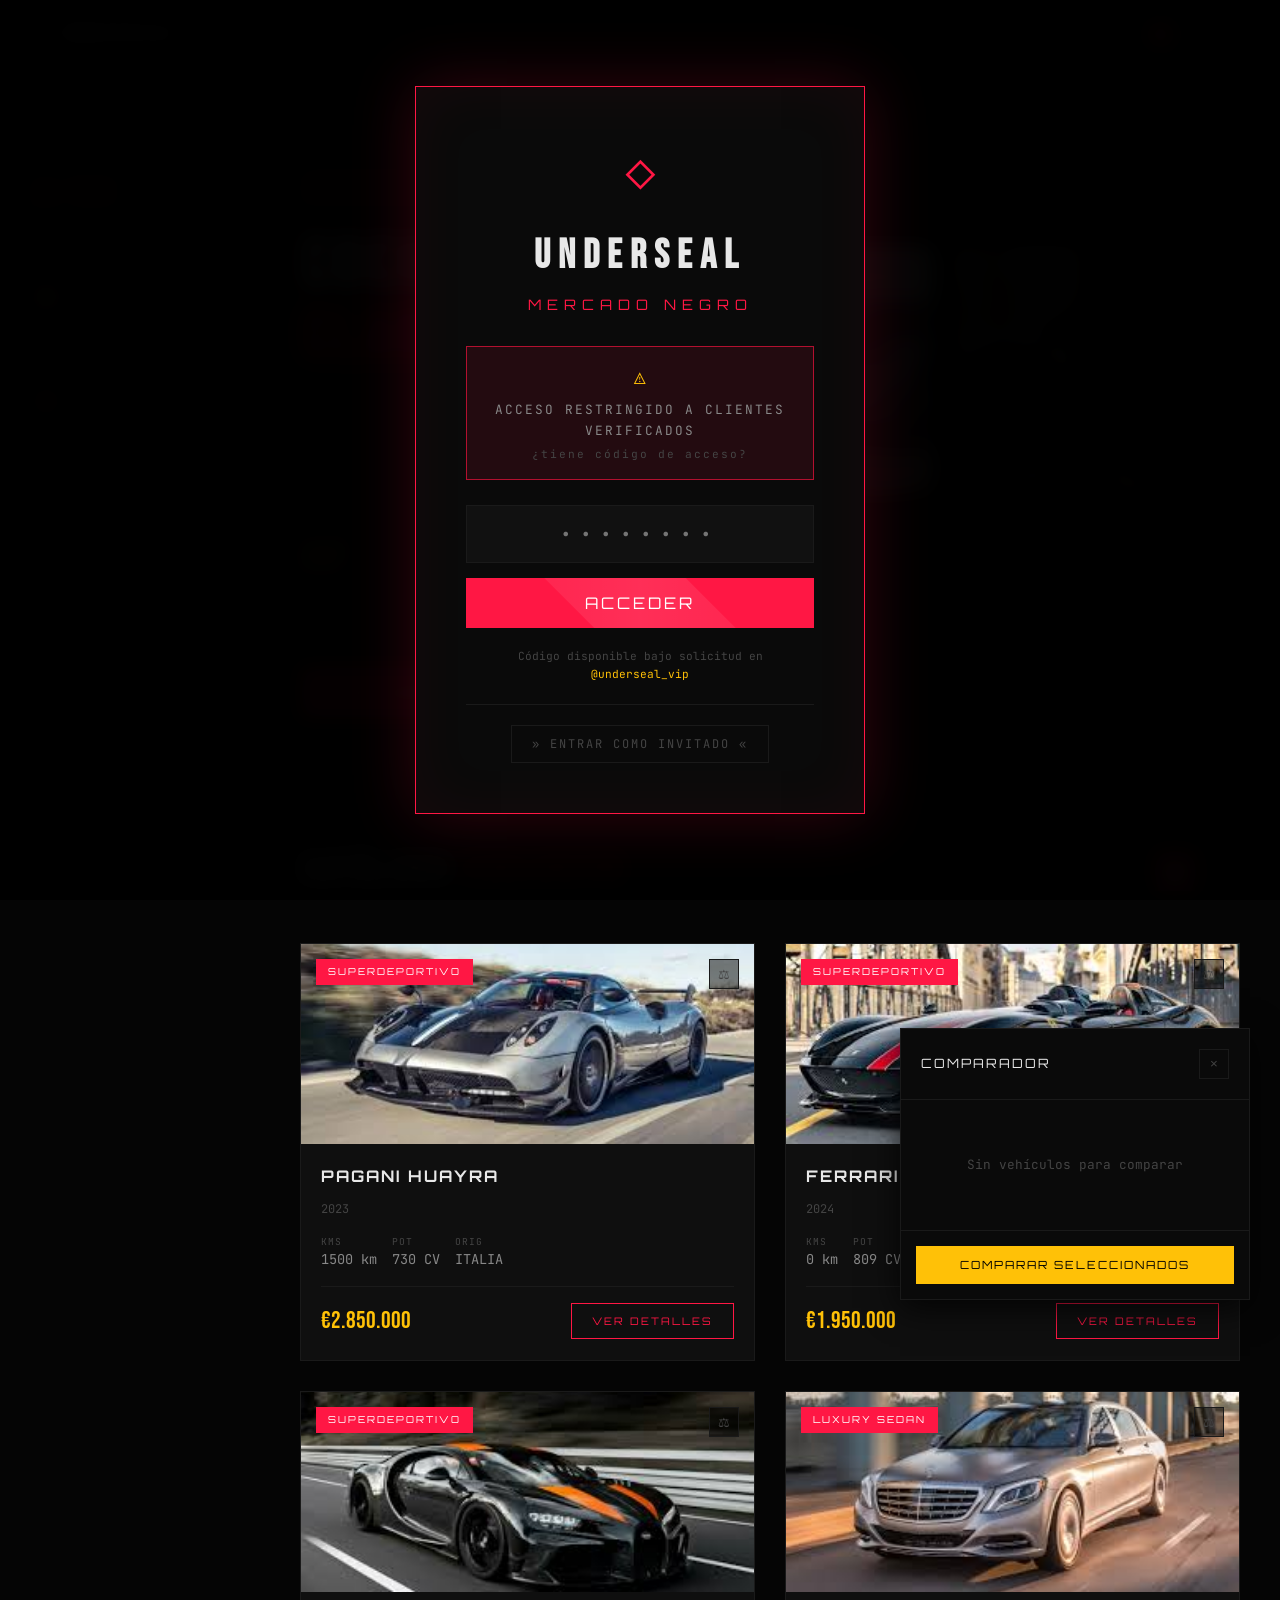
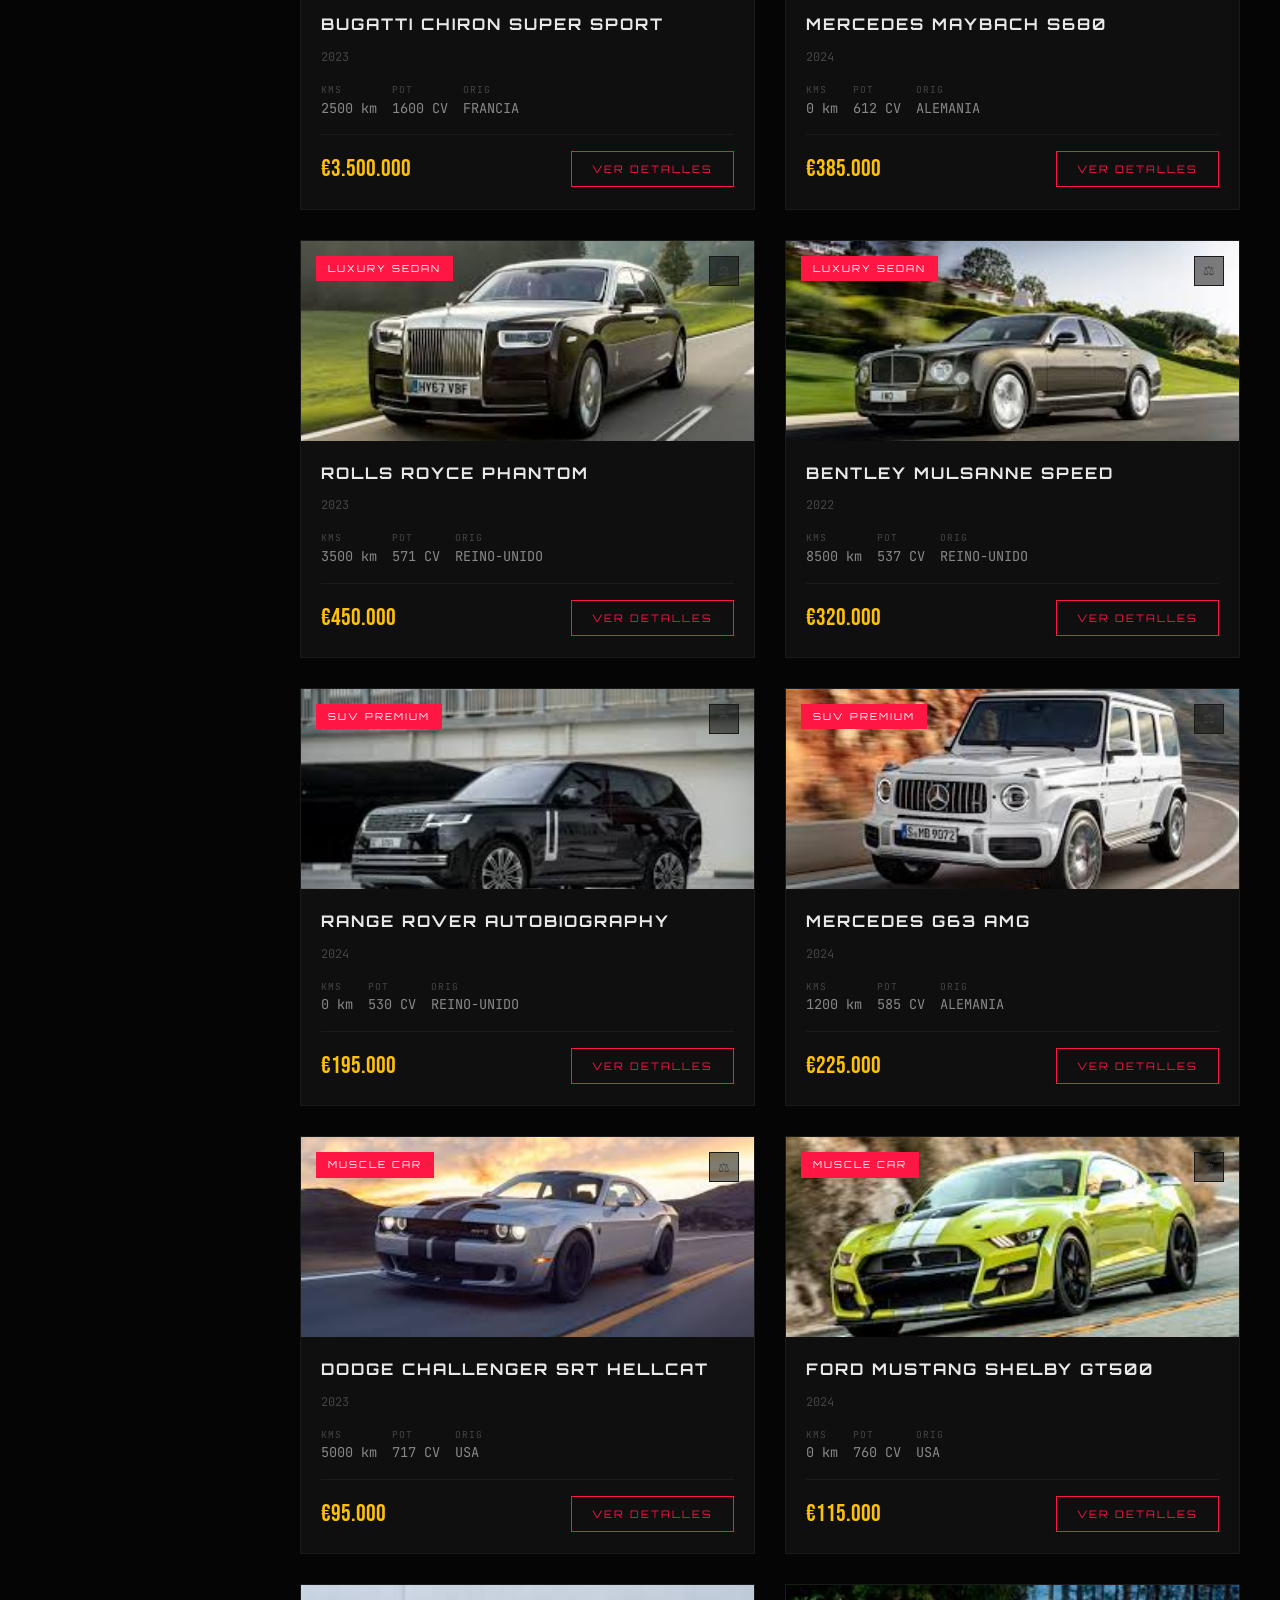
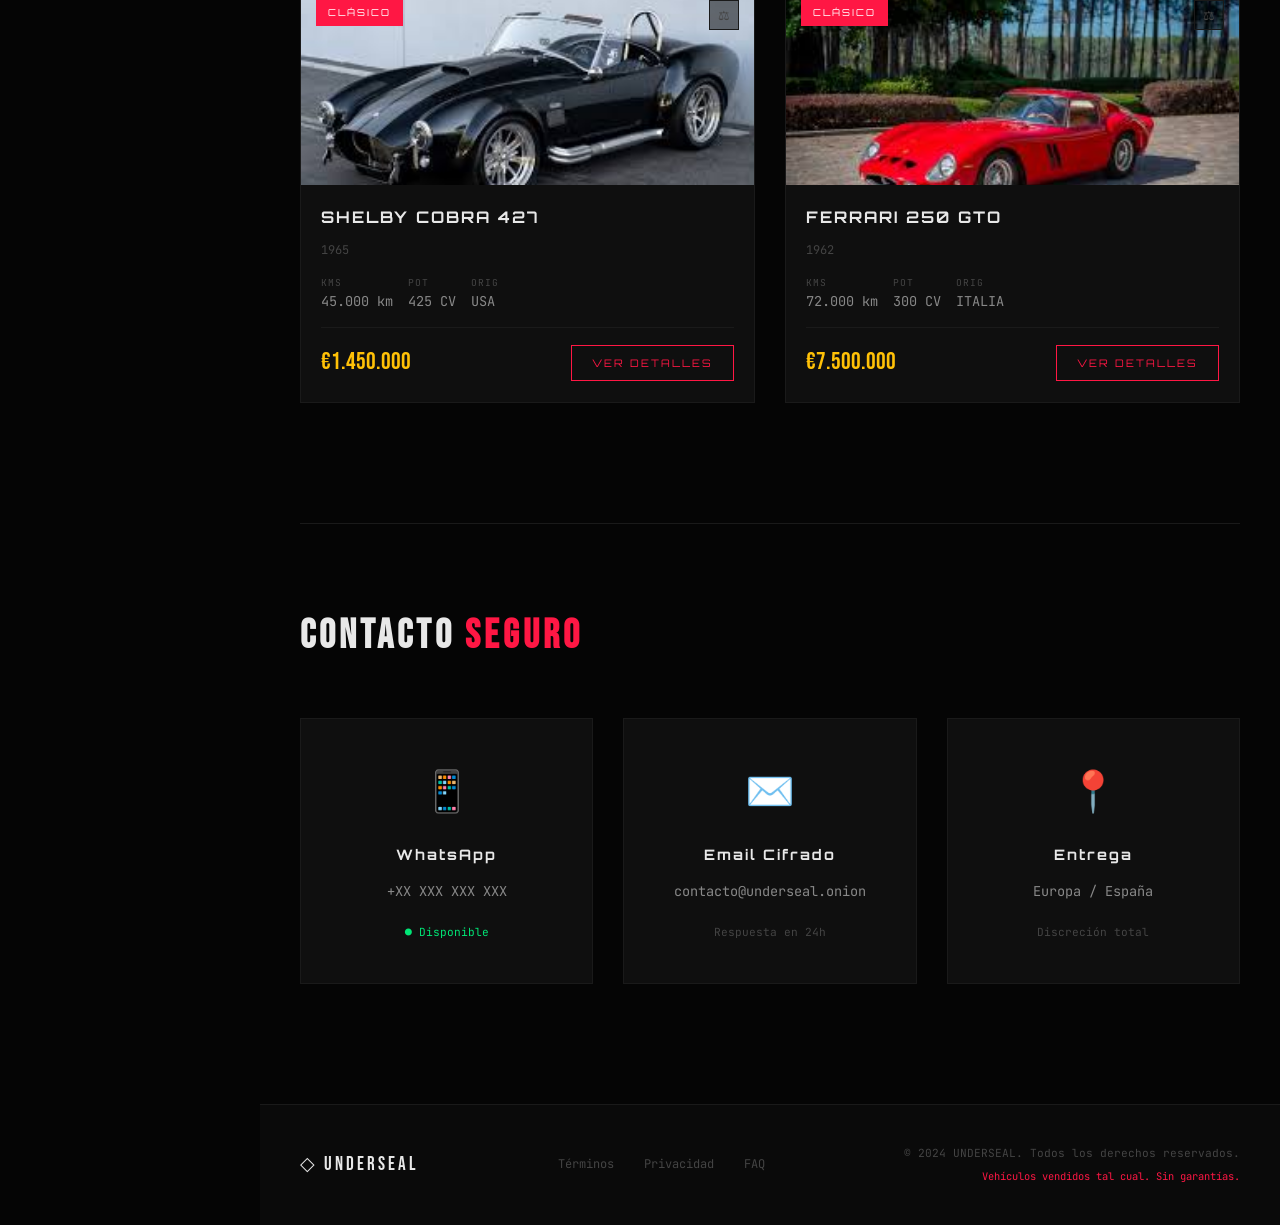
==== Mercado de coches/index.html @ 37ef22b0 "mercado de coches 2" ====
<!DOCTYPE html>
<html lang="es">
<head>
    <meta charset="UTF-8">
    <meta name="viewport" content="width=device-width, initial-scale=1.0">
    <title>UNDERSEAL | Mercado Negro de Coches de Lujo</title>
    <link rel="preconnect" href="https://fonts.googleapis.com">
    <link rel="preconnect" href="https://fonts.gstatic.com" crossorigin>
    <link href="https://fonts.googleapis.com/css2?family=Bebas+Neue&family=JetBrains+Mono:wght@300;400;500;700&family=Orbitron:wght@400;700;900&family=Share+Tech+Mono&display=swap" rel="stylesheet">
    <link rel="stylesheet" href="styles.css">
</head>
<body class="market-body">
    <!-- Fondo Animated -->
    <div class="matrix-bg"></div>
    <div class="grid-overlay"></div>
    
    <!-- Overlay de Acceso -->
    <div class="access-overlay" id="accessOverlay">
        <div class="access-container">
            <div class="access-header">
                <div class="logo-icon">◇</div>
                <h1>UNDERSEAL</h1>
                <p class="access-subtitle">MERCADO NEGRO</p>
            </div>
            <div class="access-warning">
                <span class="warning-icon">⚠</span>
                <p>ACCESO RESTRINGIDO A CLIENTES VERIFICADOS</p>
                <p class="small">¿tiene código de acceso?</p>
            </div>
            <form class="access-form" id="accessForm">
                <input type="password" id="accessCode" placeholder="••••••••" autocomplete="off">
                <button type="submit" class="access-btn">
                    <span>ACCEDER</span>
                    <div class="btn-glow"></div>
                </button>
            </form>
            <div class="access-info">
                <p>Código disponible bajo solicitud en <span class="gold">@underseal_vip</span></p>
            </div>
            <div class="enter-anyway">
                <button class="bypass-btn" onclick="bypassAccess()">
                    <span class="blink">»</span> ENTRAR COMO INVITADO <span class="blink">«</span>
                </button>
            </div>
        </div>
    </div>

    <!-- Header Principal -->
    <header class="market-header">
        <div class="header-left">
            <div class="logo">◇ UNDERSEAL</div>
            <nav class="main-nav">
                <a href="#" class="nav-link active" data-section="inicio">INICIO</a>
                <a href="#" class="nav-link" data-section="catalogo">CATÁLOGO</a>
                <a href="#" class="nav-link" data-section="contacto">CONTACTO</a>
            </nav>
        </div>
        <div class="header-right">
            <div class="search-box">
                <input type="text" placeholder="BUSCAR..." id="searchInput">
                <span class="search-icon">⌕</span>
            </div>
            <div class="cart-icon" onclick="toggleCart()">
                <span class="cart-count">0</span>
                <span class="cart-label">CESTA</span>
            </div>
        </div>
    </header>

    <!-- Sidebar de Categorías -->
    <aside class="categories-sidebar">
        <div class="sidebar-header">
            <span class="sidebar-title">CATEGORÍAS</span>
            <div class="sidebar-line"></div>
        </div>
        <ul class="categories-list">
            <li>
                <button class="category-btn active" data-category="todos">
                    <span class="cat-icon">◈</span>
                    <span class="cat-name">TODOS</span>
                    <span class="cat-count">12</span>
                </button>
            </li>
            <li>
                <button class="category-btn" data-category="supersport">
                    <span class="cat-icon">⚡</span>
                    <span class="cat-name">SUPERDEPORTIVOS</span>
                    <span class="cat-count">3</span>
                </button>
            </li>
            <li>
                <button class="category-btn" data-category="luxury">
                    <span class="cat-icon">👑</span>
                    <span class="cat-name">LUXURY SEDAN</span>
                    <span class="cat-count">3</span>
                </button>
            </li>
            <li>
                <button class="category-btn" data-category="suv">
                    <span class="cat-icon">⬡</span>
                    <span class="cat-name">SUV PREMIUM</span>
                    <span class="cat-count">2</span>
                </button>
            </li>
            <li>
                <button class="category-btn" data-category="muscle">
                    <span class="cat-icon">🔥</span>
                    <span class="cat-name">MUSCLE CAR</span>
                    <span class="cat-count">2</span>
                </button>
            </li>
            <li>
                <button class="category-btn" data-category="classic">
                    <span class="cat-icon">⌘</span>
                    <span class="cat-name">CLÁSICOS</span>
                    <span class="cat-count">2</span>
                </button>
            </li>
        </ul>
        
        <div class="sidebar-filters">
            <div class="filter-header">
                <span>FILTROS</span>
            </div>
            <div class="filter-group">
                <label>Precio</label>
                <select id="priceFilter">
                    <option value="todos">Cualquiera</option>
                    <option value="0-500000">0 - 500K€</option>
                    <option value="500000-1000000">500K - 1M€</option>
                    <option value="1000000+">1M€+</option>
                </select>
            </div>
            <div class="filter-group">
                <label>Año</label>
                <select id="yearFilter">
                    <option value="todos">Cualquiera</option>
                    <option value="2024">2024</option>
                    <option value="2023">2023</option>
                    <option value="2022">2022</option>
                    <option value="antiguo">Antiguo</option>
                </select>
            </div>
            <div class="filter-group">
                <label>Procedencia</label>
                <select id="originFilter">
                    <option value="todos">Cualquiera</option>
                    <option value="europa">Europa</option>
                    <option value="usa">USA</option>
                    <option value="asia">Asia</option>
                </select>
            </div>
        </div>
    </aside>

    <!-- Contenido Principal -->
    <main class="main-content">
        <!-- Sección Inicio -->
        <section class="hero-section" id="inicio">
            <div class="hero-content">
                <div class="hero-badge">MERCADO NEGRO</div>
                <h1 class="hero-title">COCHES DE LUJO<br><span class="highlight">CLANDESTINOS</span></h1>
                <p class="hero-description">
                    Exclusivos vehículos de alta gama sin preguntas. 
                    Documentación perfecta garantizada. Entrega discreta.
                </p>
                <div class="hero-stats">
                    <div class="stat">
                        <span class="stat-number">247</span>
                        <span class="stat-label">Vehículos Vendidos</span>
                    </div>
                    <div class="stat">
                        <span class="stat-number">98%</span>
                        <span class="stat-label">Satisfacción</span>
                    </div>
                    <div class="stat">
                        <span class="stat-number">24h</span>
                        <span class="stat-label">Entrega Express</span>
                    </div>
                </div>
                <button class="cta-btn" onclick="scrollToCatalog()">
                    <span>EXPLORAR CATÁLOGO</span>
                    <span class="cta-arrow">→</span>
                </button>
            </div>
            <div class="hero-visual">
                <div class="hero-carousel">
                    <div class="carousel-track">
                        <div class="carousel-item active">
                            <div class="car-preview">
                                <img src="imagenes/paganihuayra.jpg" alt="Pagani Huayra" class="carousel-img">
                                <div class="car-name">PAGANI HUAYRA</div>
                            </div>
                        </div>
                        <div class="carousel-item">
                            <div class="car-preview">
                                <img src="imagenes/ferrarimonza.jpg" alt="Ferrari Monza" class="carousel-img">
                                <div class="car-name">FERRARI MONZA</div>
                            </div>
                        </div>
                        <div class="carousel-item">
                            <div class="car-preview">
                                <img src="imagenes/bugattichiron.jpg" alt="Bugatti Chiron" class="carousel-img">
                                <div class="car-name">BUGATTI CHIRON</div>
                            </div>
                        </div>
                    </div>
                </div>
            </div>
        </section>

        <!-- Sección Catálogo -->
        <section class="catalog-section" id="catalogo">
            <div class="catalog-header">
                <h2 class="section-title">CATÁLOGO <span class="title-accent">EXCLUSIVO</span></h2>
                <div class="catalog-controls">
                    <span class="results-count">Mostrando <span id="visibleCount">12</span> vehículos</span>
                    <div class="view-toggle">
                        <button class="view-btn active" data-view="grid">▦</button>
                        <button class="view-btn" data-view="list">≡</button>
                    </div>
                </div>
            </div>
            
            <div class="cars-grid" id="carsGrid">
                <!-- Los coches se cargarán dinámicamente -->
            </div>
        </section>

        <!-- Sección Contacto -->
        <section class="contact-section" id="contacto">
            <div class="contact-container">
                <h2 class="section-title">CONTACTO <span class="title-accent">SEGURO</span></h2>
                <div class="contact-grid">
                    <div class="contact-card">
                        <div class="contact-icon">📱</div>
                        <h3>WhatsApp</h3>
                        <p>+XX XXX XXX XXX</p>
                        <span class="status online">● Disponible</span>
                    </div>
                    <div class="contact-card">
                        <div class="contact-icon">✉️</div>
                        <h3>Email Cifrado</h3>
                        <p>contacto@underseal.onion</p>
                        <span class="status">Respuesta en 24h</span>
                    </div>
                    <div class="contact-card">
                        <div class="contact-icon">📍</div>
                        <h3>Entrega</h3>
                        <p>Europa / España</p>
                        <span class="status">Discreción total</span>
                    </div>
                </div>
            </div>
        </section>
    </main>

    <!-- Modal de Detalles del Coche -->
    <div class="car-modal" id="carModal">
        <div class="modal-backdrop" onclick="closeModal()"></div>
        <div class="modal-content">
            <button class="modal-close" onclick="closeModal()">×</button>
            <div class="modal-grid">
                <div class="modal-image">
                    <div class="image-placeholder" id="modalImage">
                        <span class="placeholder-icon">🏎️</span>
                    </div>
                    <div class="image-gallery">
                        <button class="gallery-btn active">1</button>
                        <button class="gallery-btn">2</button>
                        <button class="gallery-btn">3</button>
                    </div>
                </div>
                <div class="modal-info">
                    <div class="modal-badge" id="modalBadge">SUPERDEPORTIVO</div>
                    <h2 class="modal-title" id="modalTitle">Nombre del Coche</h2>
                    <div class="modal-price" id="modalPrice">€0,000,000</div>
                    
                    <div class="modal-specs">
                        <div class="spec-item">
                            <span class="spec-label">AÑO</span>
                            <span class="spec-value" id="modalYear">2024</span>
                        </div>
                        <div class="spec-item">
                            <span class="spec-label">KILOMETRAJE</span>
                            <span class="spec-value" id="modalKm">0 km</span>
                        </div>
                        <div class="spec-item">
                            <span class="spec-label">PROCEDENCIA</span>
                            <span class="spec-value" id="modalOrigin">Europa</span>
                        </div>
                        <div class="spec-item">
                            <span class="spec-label">MOTOR</span>
                            <span class="spec-value" id="modalEngine">V12</span>
                        </div>
                        <div class="spec-item">
                            <span class="spec-label">POTENCIA</span>
                            <span class="spec-value" id="modalPower">0 CV</span>
                        </div>
                    </div>
                    
                    <div class="modal-description">
                        <h4>DESCRIPCIÓN</h4>
                        <p id="modalDesc">Descripción del vehículo...</p>
                    </div>
                    
                    <div class="modal-features">
                        <h4>CARACTERÍSTICAS</h4>
                        <ul id="modalFeatures">
                            <!-- Se cargan dinámicamente -->
                        </ul>
                    </div>
                    
                    <div class="modal-actions">
                        <button class="btn-primary" onclick="inquireCar()">
                            <span>SOLICITAR INFORMACIÓN</span>
                        </button>
                        <button class="btn-secondary" onclick="addToCompare()">
                            <span>AÑADIR A COMPARAR</span>
                        </button>
                    </div>
                </div>
            </div>
        </div>
    </div>

    <!-- Carrito/Comparador Flotante -->
    <div class="floating-cart" id="floatingCart">
        <div class="cart-header">
            <span class="cart-title">COMPARADOR</span>
            <button class="cart-close" onclick="toggleCompare()">×</button>
        </div>
        <div class="cart-items" id="compareList">
            <div class="empty-cart">
                <span>Sin vehículos para comparar</span>
            </div>
        </div>
        <div class="cart-footer">
            <button class="compare-btn" onclick="compareCars()">COMPARAR SELECCIONADOS</button>
        </div>
    </div>

    <!-- Comparador Modal -->
    <div class="compare-modal" id="compareModal">
        <div class="compare-backdrop" onclick="closeCompare()"></div>
        <div class="compare-content">
            <button class="compare-close" onclick="closeCompare()">×</button>
            <h2 class="compare-title">COMPARACIÓN DE VEHÍCULOS</h2>
            <div class="compare-table" id="compareTable">
                <!-- Se genera dinámicamente -->
            </div>
        </div>
    </div>

    <!-- Notificaciones Toast -->
    <div class="toast-container" id="toastContainer"></div>

    <!-- Footer -->
    <footer class="market-footer">
        <div class="footer-content">
            <div class="footer-logo">◇ UNDERSEAL</div>
            <div class="footer-links">
                <a href="#">Términos</a>
                <a href="#">Privacidad</a>
                <a href="#">FAQ</a>
            </div>
            <div class="footer-copy">
                <p>© 2024 UNDERSEAL. Todos los derechos reservados.</p>
                <p class="disclaimer">Vehículos vendidos tal cual. Sin garantías.</p>
            </div>
        </div>
    </footer>

    <script src="app.js"></script>
</body>
</html>
---- Mercado de coches/styles.css ----
/* ============================================
   UNDERSEAL - Mercado de Coches de Lujo
   Estilo Oscuro Clandestino Premium
   ============================================ */

@import url('https://fonts.googleapis.com/css2?family=Bebas+Neue&family=JetBrains+Mono:wght@300;400;500;700&family=Orbitron:wght@400;700;900&family=Share+Tech+Mono&display=swap');

/* Variables */
:root {
    --bg-primary: #050505;
    --bg-secondary: #0a0a0a;
    --bg-tertiary: #111111;
    --bg-card: #0f0f0f;
    --bg-card-hover: #161616;
    --text-primary: #e8e8e8;
    --text-secondary: #888888;
    --text-muted: #444444;
    --accent-red: #ff1744;
    --accent-red-dim: #b2102f;
    --accent-gold: #ffc107;
    --accent-gold-dim: #ff8f00;
    --accent-cyan: #00e5ff;
    --accent-green: #00e676;
    --border-color: #1a1a1a;
    --border-hover: #2a2a2a;
    --shadow-dark: 0 8px 32px rgba(0, 0, 0, 0.8);
    --shadow-glow: 0 0 30px rgba(255, 23, 68, 0.15);
    --transition: all 0.4s cubic-bezier(0.25, 0.46, 0.45, 0.94);
    --font-display: 'Bebas Neue', sans-serif;
    --font-heading: 'Orbitron', sans-serif;
    --font-mono: 'JetBrains Mono', monospace;
}

/* Reset */
*, *::before, *::after {
    margin: 0;
    padding: 0;
    box-sizing: border-box;
}

html {
    scroll-behavior: smooth;
}

body {
    font-family: var(--font-mono);
    background-color: var(--bg-primary);
    color: var(--text-primary);
    line-height: 1.6;
    min-height: 100vh;
    overflow-x: hidden;
}

/* Fondo Matrix */
.matrix-bg {
    position: fixed;
    top: 0;
    left: 0;
    width: 100%;
    height: 100%;
    z-index: -2;
    opacity: 0.03;
    background-image: 
        linear-gradient(0deg, transparent 24%, rgba(255, 23, 68, .3) 25%, rgba(255, 23, 68, .3) 26%, transparent 27%, transparent 74%, rgba(255, 23, 68, .3) 75%, rgba(255, 23, 68, .3) 76%, transparent 77%, transparent),
        linear-gradient(90deg, transparent 24%, rgba(255, 23, 68, .3) 25%, rgba(255, 23, 68, .3) 26%, transparent 27%, transparent 74%, rgba(255, 23, 68, .3) 75%, rgba(255, 23, 68, .3) 76%, transparent 77%, transparent);
    background-size: 60px 60px;
}

.grid-overlay {
    position: fixed;
    top: 0;
    left: 0;
    width: 100%;
    height: 100%;
    z-index: -1;
    background: 
        radial-gradient(ellipse at 20% 20%, rgba(255, 23, 68, 0.05) 0%, transparent 50%),
        radial-gradient(ellipse at 80% 80%, rgba(255, 193, 7, 0.03) 0%, transparent 50%);
}

/* ============================================
   Overlay de Acceso
   ============================================ */
.access-overlay {
    position: fixed;
    top: 0;
    left: 0;
    width: 100%;
    height: 100%;
    background: rgba(0, 0, 0, 0.98);
    display: flex;
    justify-content: center;
    align-items: center;
    z-index: 9999;
    backdrop-filter: blur(10px);
}

.access-overlay.hidden {
    display: none;
}

.access-container {
    background: var(--bg-secondary);
    border: 1px solid var(--accent-red);
    padding: 50px;
    text-align: center;
    max-width: 450px;
    width: 90%;
    box-shadow: 
        0 0 60px rgba(255, 23, 68, 0.2),
        inset 0 0 60px rgba(255, 23, 68, 0.05);
    animation: borderPulse 3s ease-in-out infinite;
}

@keyframes borderPulse {
    0%, 100% { box-shadow: 0 0 40px rgba(255, 23, 68, 0.15), inset 0 0 40px rgba(255, 23, 68, 0.03); }
    50% { box-shadow: 0 0 80px rgba(255, 23, 68, 0.3), inset 0 0 80px rgba(255, 23, 68, 0.08); }
}

.access-header {
    margin-bottom: 30px;
}

.logo-icon {
    font-size: 3rem;
    color: var(--accent-red);
    margin-bottom: 10px;
    animation: logoPulse 2s ease-in-out infinite;
}

@keyframes logoPulse {
    0%, 100% { opacity: 1; transform: scale(1); }
    50% { opacity: 0.7; transform: scale(0.95); }
}

.access-header h1 {
    font-family: var(--font-display);
    font-size: 2.5rem;
    letter-spacing: 8px;
    color: var(--text-primary);
    margin-bottom: 5px;
}

.access-subtitle {
    font-family: var(--font-heading);
    font-size: 0.9rem;
    letter-spacing: 6px;
    color: var(--accent-red);
}

.access-warning {
    background: rgba(255, 23, 68, 0.1);
    border: 1px solid var(--accent-red-dim);
    padding: 15px;
    margin-bottom: 25px;
}

.warning-icon {
    color: var(--accent-gold);
    font-size: 1.2rem;
    display: block;
    margin-bottom: 8px;
}

.access-warning p {
    font-size: 0.8rem;
    letter-spacing: 2px;
    color: var(--text-secondary);
}

.access-warning .small {
    font-size: 0.7rem;
    color: var(--text-muted);
    margin-top: 5px;
}

.access-form {
    margin-bottom: 20px;
}

.access-form input {
    width: 100%;
    padding: 15px;
    background: var(--bg-tertiary);
    border: 1px solid var(--border-color);
    color: var(--text-primary);
    font-family: var(--font-mono);
    font-size: 1.2rem;
    text-align: center;
    letter-spacing: 8px;
    margin-bottom: 15px;
    transition: var(--transition);
}

.access-form input:focus {
    outline: none;
    border-color: var(--accent-red);
    box-shadow: 0 0 20px rgba(255, 23, 68, 0.2);
}

.access-btn {
    width: 100%;
    padding: 15px;
    background: var(--accent-red);
    border: none;
    color: white;
    font-family: var(--font-heading);
    font-size: 1rem;
    letter-spacing: 3px;
    cursor: pointer;
    position: relative;
    overflow: hidden;
    transition: var(--transition);
}

.access-btn:hover {
    background: var(--accent-red-dim);
    box-shadow: 0 0 30px rgba(255, 23, 68, 0.4);
}

.btn-glow {
    position: absolute;
    top: -50%;
    left: -50%;
    width: 200%;
    height: 200%;
    background: linear-gradient(45deg, transparent, rgba(255,255,255,0.1), transparent);
    transform: rotate(45deg);
    animation: btnShine 3s ease-in-out infinite;
}

@keyframes btnShine {
    0% { left: -50%; }
    100% { left: 150%; }
}

.access-info {
    font-size: 0.7rem;
    color: var(--text-muted);
    margin-bottom: 20px;
}

.access-info .gold {
    color: var(--accent-gold);
}

.enter-anyway {
    border-top: 1px solid var(--border-color);
    padding-top: 20px;
}

.bypass-btn {
    background: transparent;
    border: 1px solid var(--border-color);
    color: var(--text-muted);
    padding: 10px 20px;
    font-family: var(--font-mono);
    font-size: 0.75rem;
    letter-spacing: 2px;
    cursor: pointer;
    transition: var(--transition);
}

.bypass-btn:hover {
    border-color: var(--accent-red);
    color: var(--accent-red);
}

.blink {
    animation: blink 1s ease-in-out infinite;
}

@keyframes blink {
    0%, 100% { opacity: 1; }
    50% { opacity: 0; }
}

/* ============================================
   Header Principal
   ============================================ */
.market-header {
    position: fixed;
    top: 0;
    left: 0;
    right: 0;
    z-index: 100;
    background: rgba(5, 5, 5, 0.95);
    backdrop-filter: blur(15px);
    border-bottom: 1px solid var(--border-color);
    display: flex;
    justify-content: space-between;
    align-items: center;
    padding: 0 30px;
    height: 70px;
}

.header-left {
    display: flex;
    align-items: center;
    gap: 40px;
}

.logo {
    font-family: var(--font-display);
    font-size: 1.5rem;
    letter-spacing: 4px;
    color: var(--text-primary);
    cursor: pointer;
    transition: var(--transition);
}

.logo:hover {
    color: var(--accent-red);
}

.main-nav {
    display: flex;
    gap: 30px;
}

.nav-link {
    font-family: var(--font-heading);
    font-size: 0.75rem;
    letter-spacing: 2px;
    color: var(--text-secondary);
    text-decoration: none;
    padding: 10px 0;
    position: relative;
    transition: var(--transition);
}

.nav-link::after {
    content: '';
    position: absolute;
    bottom: 0;
    left: 0;
    width: 0;
    height: 2px;
    background: var(--accent-red);
    transition: var(--transition);
}

.nav-link:hover,
.nav-link.active {
    color: var(--text-primary);
}

.nav-link:hover::after,
.nav-link.active::after {
    width: 100%;
}

.header-right {
    display: flex;
    align-items: center;
    gap: 25px;
}

.search-box {
    position: relative;
}

.search-box input {
    background: var(--bg-tertiary);
    border: 1px solid var(--border-color);
    padding: 10px 40px 10px 15px;
    color: var(--text-primary);
    font-family: var(--font-mono);
    font-size: 0.8rem;
    width: 200px;
    transition: var(--transition);
}

.search-box input:focus {
    outline: none;
    border-color: var(--accent-red);
    width: 280px;
}

.search-icon {
    position: absolute;
    right: 12px;
    top: 50%;
    transform: translateY(-50%);
    color: var(--text-muted);
}

.cart-icon {
    display: flex;
    align-items: center;
    gap: 8px;
    cursor: pointer;
    padding: 8px 15px;
    border: 1px solid var(--border-color);
    transition: var(--transition);
}

.cart-icon:hover {
    border-color: var(--accent-red);
}

.cart-count {
    background: var(--accent-red);
    color: white;
    font-size: 0.7rem;
    padding: 2px 8px;
    border-radius: 2px;
}

.cart-label {
    font-family: var(--font-heading);
    font-size: 0.7rem;
    letter-spacing: 2px;
    color: var(--text-secondary);
}

/* ============================================
   Sidebar de Categorías
   ============================================ */
.categories-sidebar {
    position: fixed;
    left: 0;
    top: 70px;
    bottom: 0;
    width: 260px;
    background: var(--bg-secondary);
    border-right: 1px solid var(--border-color);
    padding: 30px 20px;
    overflow-y: auto;
    z-index: 50;
}

.sidebar-header {
    margin-bottom: 30px;
}

.sidebar-title {
    font-family: var(--font-heading);
    font-size: 0.8rem;
    letter-spacing: 3px;
    color: var(--text-muted);
}

.sidebar-line {
    width: 50px;
    height: 2px;
    background: var(--accent-red);
    margin-top: 10px;
}

.categories-list {
    list-style: none;
}

.category-btn {
    width: 100%;
    display: flex;
    align-items: center;
    gap: 12px;
    padding: 12px 15px;
    background: transparent;
    border: 1px solid transparent;
    color: var(--text-secondary);
    font-family: var(--font-mono);
    font-size: 0.8rem;
    cursor: pointer;
    transition: var(--transition);
    margin-bottom: 5px;
}

.category-btn:hover {
    background: var(--bg-tertiary);
    border-color: var(--border-color);
    color: var(--text-primary);
}

.category-btn.active {
    background: rgba(255, 23, 68, 0.1);
    border-color: var(--accent-red);
    color: var(--accent-red);
}

.cat-icon {
    font-size: 1rem;
    width: 20px;
    text-align: center;
}

.cat-name {
    flex: 1;
    text-align: left;
    letter-spacing: 1px;
}

.cat-count {
    font-size: 0.7rem;
    color: var(--text-muted);
    background: var(--bg-tertiary);
    padding: 2px 8px;
}

.sidebar-filters {
    margin-top: 40px;
    padding-top: 30px;
    border-top: 1px solid var(--border-color);
}

.filter-header {
    font-family: var(--font-heading);
    font-size: 0.75rem;
    letter-spacing: 2px;
    color: var(--text-muted);
    margin-bottom: 20px;
}

.filter-group {
    margin-bottom: 20px;
}

.filter-group label {
    display: block;
    font-size: 0.7rem;
    color: var(--text-muted);
    margin-bottom: 8px;
    letter-spacing: 1px;
}

.filter-group select {
    width: 100%;
    padding: 10px;
    background: var(--bg-tertiary);
    border: 1px solid var(--border-color);
    color: var(--text-primary);
    font-family: var(--font-mono);
    font-size: 0.75rem;
    cursor: pointer;
    transition: var(--transition);
}

.filter-group select:focus {
    outline: none;
    border-color: var(--accent-red);
}

/* ============================================
   Contenido Principal
   ============================================ */
.main-content {
    margin-left: 260px;
    margin-top: 70px;
    min-height: calc(100vh - 70px);
    padding: 40px;
}

/* Hero Section */
.hero-section {
    display: grid;
    grid-template-columns: 1fr 1fr;
    gap: 60px;
    padding: 60px 0;
    align-items: center;
    min-height: 70vh;
}

.hero-badge {
    display: inline-block;
    background: rgba(255, 23, 68, 0.15);
    border: 1px solid var(--accent-red);
    padding: 8px 20px;
    font-family: var(--font-heading);
    font-size: 0.7rem;
    letter-spacing: 3px;
    color: var(--accent-red);
    margin-bottom: 25px;
}

.hero-title {
    font-family: var(--font-display);
    font-size: 4.5rem;
    line-height: 1;
    letter-spacing: 4px;
    margin-bottom: 25px;
}

.hero-title .highlight {
    color: var(--accent-red);
    text-shadow: 0 0 40px rgba(255, 23, 68, 0.5);
}

.hero-description {
    font-size: 1rem;
    color: var(--text-secondary);
    max-width: 450px;
    margin-bottom: 40px;
    line-height: 1.8;
}

.hero-stats {
    display: flex;
    gap: 50px;
    margin-bottom: 40px;
}

.stat {
    display: flex;
    flex-direction: column;
}

.stat-number {
    font-family: var(--font-display);
    font-size: 2.5rem;
    color: var(--accent-gold);
}

.stat-label {
    font-size: 0.7rem;
    color: var(--text-muted);
    letter-spacing: 1px;
}

.cta-btn {
    display: inline-flex;
    align-items: center;
    gap: 15px;
    background: var(--accent-red);
    border: none;
    padding: 18px 35px;
    color: white;
    font-family: var(--font-heading);
    font-size: 0.85rem;
    letter-spacing: 3px;
    cursor: pointer;
    transition: var(--transition);
    position: relative;
    overflow: hidden;
}

.cta-btn:hover {
    background: var(--accent-red-dim);
    box-shadow: 0 0 40px rgba(255, 23, 68, 0.4);
    gap: 25px;
}

.cta-arrow {
    transition: var(--transition);
}

/* Hero Visual */
.hero-visual {
    position: relative;
}

.hero-carousel {
    position: relative;
    height: 400px;
}

.carousel-track {
    display: flex;
    gap: 20px;
}

.carousel-item {
    flex: 1;
    display: flex;
    align-items: center;
    justify-content: center;
    opacity: 0.3;
    transition: var(--transition);
}

.carousel-item.active {
    opacity: 1;
}

.car-preview {
    text-align: center;
}

.carousel-img {
    width: 100%;
    max-width: 400px;
    height: 250px;
    object-fit: cover;
    border-radius: 10px;
    margin-bottom: 20px;
    box-shadow: 0 10px 40px rgba(0, 0, 0, 0.5);
}

.car-silhouette {
    font-size: 8rem;
    margin-bottom: 20px;
    filter: drop-shadow(0 0 30px rgba(255, 23, 68, 0.3));
}

.car-name {
    font-family: var(--font-heading);
    font-size: 1rem;
    letter-spacing: 3px;
    color: var(--accent-gold);
}

/* ============================================
   Sección Catálogo
   ============================================ */
.catalog-section {
    padding: 60px 0;
}

.catalog-header {
    display: flex;
    justify-content: space-between;
    align-items: center;
    margin-bottom: 40px;
}

.section-title {
    font-family: var(--font-display);
    font-size: 2.5rem;
    letter-spacing: 4px;
}

.title-accent {
    color: var(--accent-red);
}

.catalog-controls {
    display: flex;
    align-items: center;
    gap: 25px;
}

.results-count {
    font-size: 0.8rem;
    color: var(--text-muted);
}

.view-toggle {
    display: flex;
    gap: 5px;
}

.view-btn {
    width: 40px;
    height: 40px;
    background: var(--bg-tertiary);
    border: 1px solid var(--border-color);
    color: var(--text-muted);
    font-size: 1.2rem;
    cursor: pointer;
    transition: var(--transition);
}

.view-btn:hover,
.view-btn.active {
    background: var(--accent-red);
    border-color: var(--accent-red);
    color: white;
}

/* Grid de Coches */
.cars-grid {
    display: grid;
    grid-template-columns: repeat(auto-fill, minmax(320px, 1fr));
    gap: 30px;
}

/* Tarjeta de Coche */
.car-card {
    background: var(--bg-card);
    border: 1px solid var(--border-color);
    overflow: hidden;
    transition: var(--transition);
    cursor: pointer;
    position: relative;
}

.car-card:hover {
    border-color: var(--accent-red);
    transform: translateY(-5px);
    box-shadow: var(--shadow-dark), 0 0 30px rgba(255, 23, 68, 0.1);
}

.car-card.hidden {
    display: none;
}

.car-image {
    position: relative;
    height: 200px;
    background: var(--bg-tertiary);
    display: flex;
    align-items: center;
    justify-content: center;
    overflow: hidden;
}

.car-image-icon {
    font-size: 5rem;
    transition: var(--transition);
}

.car-card:hover .car-image-icon {
    transform: scale(1.1);
}

.car-badge {
    position: absolute;
    top: 15px;
    left: 15px;
    background: var(--accent-red);
    color: white;
    padding: 5px 12px;
    font-family: var(--font-heading);
    font-size: 0.6rem;
    letter-spacing: 2px;
}

.car-compare {
    position: absolute;
    top: 15px;
    right: 15px;
    width: 30px;
    height: 30px;
    background: rgba(0, 0, 0, 0.5);
    border: 1px solid var(--border-color);
    color: var(--text-muted);
    cursor: pointer;
    transition: var(--transition);
    display: flex;
    align-items: center;
    justify-content: center;
    font-size: 0.8rem;
}

.car-compare:hover,
.car-compare.active {
    background: var(--accent-gold);
    border-color: var(--accent-gold);
    color: black;
}

.car-info {
    padding: 20px;
}

.car-name {
    font-family: var(--font-heading);
    font-size: 1rem;
    letter-spacing: 2px;
    margin-bottom: 10px;
    color: var(--text-primary);
}

.car-year {
    font-size: 0.75rem;
    color: var(--text-muted);
    margin-bottom: 15px;
}

.car-specs {
    display: flex;
    gap: 15px;
    margin-bottom: 15px;
    padding-bottom: 15px;
    border-bottom: 1px solid var(--border-color);
}

.car-spec {
    display: flex;
    flex-direction: column;
}

.car-spec-label {
    font-size: 0.6rem;
    color: var(--text-muted);
    letter-spacing: 1px;
}

.car-spec-value {
    font-size: 0.85rem;
    color: var(--text-secondary);
}

.car-footer {
    display: flex;
    justify-content: space-between;
    align-items: center;
}

.car-price {
    font-family: var(--font-display);
    font-size: 1.5rem;
    color: var(--accent-gold);
}

.car-action {
    padding: 10px 20px;
    background: transparent;
    border: 1px solid var(--accent-red);
    color: var(--accent-red);
    font-family: var(--font-heading);
    font-size: 0.65rem;
    letter-spacing: 2px;
    cursor: pointer;
    transition: var(--transition);
}

.car-action:hover {
    background: var(--accent-red);
    color: white;
}

/* ============================================
   Sección Contacto
   ============================================ */
.contact-section {
    padding: 80px 0;
    margin-top: 60px;
    border-top: 1px solid var(--border-color);
}

.contact-container {
    max-width: 1000px;
    margin: 0 auto;
}

.contact-grid {
    display: grid;
    grid-template-columns: repeat(3, 1fr);
    gap: 30px;
    margin-top: 50px;
}

.contact-card {
    background: var(--bg-card);
    border: 1px solid var(--border-color);
    padding: 40px 30px;
    text-align: center;
    transition: var(--transition);
}

.contact-card:hover {
    border-color: var(--accent-red);
    transform: translateY(-5px);
}

.contact-icon {
    font-size: 2.5rem;
    margin-bottom: 20px;
}

.contact-card h3 {
    font-family: var(--font-heading);
    font-size: 0.9rem;
    letter-spacing: 2px;
    margin-bottom: 15px;
    color: var(--text-primary);
}

.contact-card p {
    font-size: 0.85rem;
    color: var(--text-secondary);
    margin-bottom: 15px;
}

.status {
    font-size: 0.7rem;
    color: var(--text-muted);
}

.status.online {
    color: var(--accent-green);
}

/* ============================================
   Modal de Coche
   ============================================ */
.car-modal {
    position: fixed;
    top: 0;
    left: 0;
    width: 100%;
    height: 100%;
    z-index: 1000;
    display: none;
    align-items: center;
    justify-content: center;
}

.car-modal.active {
    display: flex;
}

.modal-backdrop {
    position: absolute;
    top: 0;
    left: 0;
    width: 100%;
    height: 100%;
    background: rgba(0, 0, 0, 0.9);
    backdrop-filter: blur(5px);
}

.modal-content {
    position: relative;
    background: var(--bg-secondary);
    border: 1px solid var(--accent-red);
    max-width: 1000px;
    width: 90%;
    max-height: 90vh;
    overflow-y: auto;
    box-shadow: 0 0 80px rgba(255, 23, 68, 0.3);
    z-index: 1;
}

.modal-close {
    position: absolute;
    top: 20px;
    right: 20px;
    width: 40px;
    height: 40px;
    background: var(--bg-tertiary);
    border: 1px solid var(--border-color);
    color: var(--text-primary);
    font-size: 1.5rem;
    cursor: pointer;
    z-index: 10;
    transition: var(--transition);
}

.modal-close:hover {
    background: var(--accent-red);
    border-color: var(--accent-red);
}

.modal-grid {
    display: grid;
    grid-template-columns: 1fr 1fr;
}

.modal-image {
    background: var(--bg-tertiary);
    padding: 40px;
    display: flex;
    flex-direction: column;
    align-items: center;
    justify-content: center;
    min-height: 400px;
}

/* Imagen del coche en tarjeta */
.car-img {
    width: 100%;
    height: 100%;
    object-fit: cover;
    transition: var(--transition);
}

.car-card:hover .car-img {
    transform: scale(1.05);
}

/* Imagen del modal */
.modal-img {
    max-width: 100%;
    max-height: 350px;
    object-fit: contain;
    border-radius: 5px;
}

/* Miniatura en comparador */
.compare-thumb {
    width: 80px;
    height: 60px;
    object-fit: cover;
    border-radius: 3px;
}

/* Gallery */
.image-placeholder {
    width: 100%;
    display: flex;
    align-items: center;
    justify-content: center;
    min-height: 300px;
}

.image-placeholder img {
    max-width: 100%;
    max-height: 350px;
    object-fit: contain;
}

.placeholder-icon {
    font-size: 8rem;
}

.image-gallery {
    display: flex;
    gap: 10px;
}

.gallery-btn {
    width: 50px;
    height: 50px;
    background: var(--bg-card);
    border: 1px solid var(--border-color);
    color: var(--text-muted);
    cursor: pointer;
    transition: var(--transition);
}

.gallery-btn:hover,
.gallery-btn.active {
    background: var(--accent-red);
    border-color: var(--accent-red);
    color: white;
}

.modal-info {
    padding: 40px;
}

.modal-badge {
    display: inline-block;
    background: rgba(255, 23, 68, 0.15);
    border: 1px solid var(--accent-red);
    padding: 5px 15px;
    font-family: var(--font-heading);
    font-size: 0.65rem;
    letter-spacing: 2px;
    color: var(--accent-red);
    margin-bottom: 15px;
}

.modal-title {
    font-family: var(--font-display);
    font-size: 2rem;
    letter-spacing: 3px;
    margin-bottom: 10px;
}

.modal-price {
    font-family: var(--font-display);
    font-size: 2.5rem;
    color: var(--accent-gold);
    margin-bottom: 30px;
}

.modal-specs {
    display: grid;
    grid-template-columns: repeat(2, 1fr);
    gap: 20px;
    margin-bottom: 30px;
    padding-bottom: 30px;
    border-bottom: 1px solid var(--border-color);
}

.spec-item {
    display: flex;
    flex-direction: column;
}

.spec-label {
    font-size: 0.65rem;
    color: var(--text-muted);
    letter-spacing: 1px;
    margin-bottom: 5px;
}

.spec-value {
    font-size: 0.95rem;
    color: var(--text-primary);
}

.modal-description {
    margin-bottom: 25px;
}

.modal-description h4,
.modal-features h4 {
    font-family: var(--font-heading);
    font-size: 0.75rem;
    letter-spacing: 2px;
    color: var(--text-muted);
    margin-bottom: 10px;
}

.modal-description p {
    font-size: 0.85rem;
    color: var(--text-secondary);
    line-height: 1.7;
}

.modal-features {
    margin-bottom: 30px;
}

.modal-features ul {
    display: grid;
    grid-template-columns: repeat(2, 1fr);
    gap: 10px;
}

.modal-features li {
    font-size: 0.8rem;
    color: var(--text-secondary);
    padding-left: 20px;
    position: relative;
}

.modal-features li::before {
    content: '→';
    position: absolute;
    left: 0;
    color: var(--accent-red);
}

.modal-actions {
    display: flex;
    gap: 15px;
}

.btn-primary {
    flex: 1;
    padding: 15px 25px;
    background: var(--accent-red);
    border: none;
    color: white;
    font-family: var(--font-heading);
    font-size: 0.75rem;
    letter-spacing: 2px;
    cursor: pointer;
    transition: var(--transition);
}

.btn-primary:hover {
    background: var(--accent-red-dim);
    box-shadow: 0 0 30px rgba(255, 23, 68, 0.4);
}

.btn-secondary {
    flex: 1;
    padding: 15px 25px;
    background: transparent;
    border: 1px solid var(--border-color);
    color: var(--text-secondary);
    font-family: var(--font-heading);
    font-size: 0.75rem;
    letter-spacing: 2px;
    cursor: pointer;
    transition: var(--transition);
}

.btn-secondary:hover {
    border-color: var(--accent-gold);
    color: var(--accent-gold);
}

/* ============================================
   Comparador Flotante
   ============================================ */
.floating-cart {
    position: fixed;
    bottom: -400px;
    right: 30px;
    width: 350px;
    background: var(--bg-secondary);
    border: 1px solid var(--border-color);
    z-index: 200;
    transition: var(--transition);
    box-shadow: var(--shadow-dark);
}

.floating-cart.active {
    bottom: 30px;
}

.cart-header {
    display: flex;
    justify-content: space-between;
    align-items: center;
    padding: 20px;
    border-bottom: 1px solid var(--border-color);
}

.cart-title {
    font-family: var(--font-heading);
    font-size: 0.8rem;
    letter-spacing: 2px;
}

.cart-close {
    width: 30px;
    height: 30px;
    background: transparent;
    border: 1px solid var(--border-color);
    color: var(--text-muted);
    cursor: pointer;
    transition: var(--transition);
}

.cart-close:hover {
    background: var(--accent-red);
    border-color: var(--accent-red);
    color: white;
}

.cart-items {
    max-height: 250px;
    overflow-y: auto;
    padding: 15px;
}

.empty-cart {
    text-align: center;
    padding: 40px 20px;
    color: var(--text-muted);
    font-size: 0.8rem;
}

.cart-item {
    display: flex;
    align-items: center;
    gap: 15px;
    padding: 15px;
    background: var(--bg-tertiary);
    margin-bottom: 10px;
}

.cart-item-img {
    width: 50px;
    height: 40px;
    object-fit: cover;
    border-radius: 3px;
}

.cart-item-icon {
    font-size: 2rem;
}

.cart-item-info {
    flex: 1;
}

.cart-item-name {
    font-size: 0.8rem;
    color: var(--text-primary);
    margin-bottom: 3px;
}

.cart-item-price {
    font-size: 0.75rem;
    color: var(--accent-gold);
}

.cart-item-remove {
    width: 25px;
    height: 25px;
    background: transparent;
    border: 1px solid var(--border-color);
    color: var(--text-muted);
    cursor: pointer;
    font-size: 0.8rem;
    transition: var(--transition);
}

.cart-item-remove:hover {
    background: var(--accent-red);
    border-color: var(--accent-red);
    color: white;
}

.cart-footer {
    padding: 15px;
    border-top: 1px solid var(--border-color);
}

.compare-btn {
    width: 100%;
    padding: 12px;
    background: var(--accent-gold);
    border: none;
    color: black;
    font-family: var(--font-heading);
    font-size: 0.7rem;
    letter-spacing: 2px;
    cursor: pointer;
    transition: var(--transition);
}

.compare-btn:hover {
    background: var(--accent-gold-dim);
}

/* ============================================
   Modal Comparador
   ============================================ */
.compare-modal {
    position: fixed;
    top: 0;
    left: 0;
    width: 100%;
    height: 100%;
    z-index: 1001;
    display: none;
    align-items: center;
    justify-content: center;
}

.compare-modal.active {
    display: flex;
}

.compare-backdrop {
    position: absolute;
    top: 0;
    left: 0;
    width: 100%;
    height: 100%;
    background: rgba(0, 0, 0, 0.9);
}

.compare-content {
    position: relative;
    background: var(--bg-secondary);
    border: 1px solid var(--accent-gold);
    max-width: 900px;
    width: 90%;
    max-height: 80vh;
    overflow-y: auto;
    z-index: 1;
    padding: 40px;
}

.compare-close {
    position: absolute;
    top: 20px;
    right: 20px;
    width: 40px;
    height: 40px;
    background: var(--bg-tertiary);
    border: 1px solid var(--border-color);
    color: var(--text-primary);
    font-size: 1.5rem;
    cursor: pointer;
    z-index: 10;
    transition: var(--transition);
}

.compare-close:hover {
    background: var(--accent-gold);
    border-color: var(--accent-gold);
    color: black;
}

.compare-title {
    font-family: var(--font-display);
    font-size: 1.8rem;
    letter-spacing: 3px;
    margin-bottom: 30px;
    text-align: center;
    color: var(--accent-gold);
}

.compare-table {
    display: grid;
    grid-template-columns: 150px repeat(auto-fit, minmax(200px, 1fr));
    gap: 1px;
    background: var(--border-color);
}

.compare-row {
    display: contents;
}

.compare-cell {
    background: var(--bg-tertiary);
    padding: 15px;
    font-size: 0.8rem;
}

.compare-cell.header {
    background: var(--bg-card);
    font-family: var(--font-heading);
    font-size: 0.7rem;
    letter-spacing: 1px;
    color: var(--text-muted);
}

.compare-cell.title {
    font-weight: 600;
    color: var(--text-primary);
}

.compare-cell.value {
    color: var(--text-secondary);
}

.compare-cell.car-header {
    text-align: center;
}

.compare-cell.car-name {
    font-family: var(--font-display);
    font-size: 1.2rem;
    color: var(--text-primary);
    text-align: center;
    margin-bottom: 10px;
}

.compare-cell.car-icon {
    font-size: 3rem;
    text-align: center;
}

/* ============================================
   Toast Notifications
   ============================================ */
.toast-container {
    position: fixed;
    top: 90px;
    right: 30px;
    z-index: 1002;
    display: flex;
    flex-direction: column;
    gap: 10px;
}

.toast {
    background: var(--bg-secondary);
    border: 1px solid var(--accent-green);
    padding: 15px 25px;
    display: flex;
    align-items: center;
    gap: 15px;
    animation: slideIn 0.3s ease-out;
    box-shadow: 0 0 30px rgba(0, 230, 118, 0.2);
}

.toast.error {
    border-color: var(--accent-red);
    box-shadow: 0 0 30px rgba(255, 23, 68, 0.2);
}

.toast-icon {
    font-size: 1.2rem;
}

.toast-message {
    font-size: 0.85rem;
    color: var(--text-primary);
}

@keyframes slideIn {
    from {
        transform: translateX(100%);
        opacity: 0;
    }
    to {
        transform: translateX(0);
        opacity: 1;
    }
}

/* ============================================
   Footer
   ============================================ */
.market-footer {
    background: var(--bg-secondary);
    border-top: 1px solid var(--border-color);
    padding: 40px;
    margin-left: 260px;
}

.footer-content {
    max-width: 1200px;
    margin: 0 auto;
    display: flex;
    justify-content: space-between;
    align-items: center;
}

.footer-logo {
    font-family: var(--font-display);
    font-size: 1.2rem;
    letter-spacing: 3px;
}

.footer-links {
    display: flex;
    gap: 30px;
}

.footer-links a {
    font-size: 0.75rem;
    color: var(--text-muted);
    text-decoration: none;
    transition: var(--transition);
}

.footer-links a:hover {
    color: var(--accent-red);
}

.footer-copy {
    text-align: right;
}

.footer-copy p {
    font-size: 0.7rem;
    color: var(--text-muted);
}

.footer-copy .disclaimer {
    font-size: 0.65rem;
    color: var(--accent-red);
    margin-top: 5px;
}

/* ============================================
   Responsive
   ============================================ */
@media (max-width: 1200px) {
    .categories-sidebar {
        width: 220px;
    }
    
    .main-content {
        margin-left: 220px;
    }
}

@media (max-width: 992px) {
    .hero-section {
        grid-template-columns: 1fr;
        text-align: center;
    }
    
    .hero-description {
        margin: 0 auto 40px;
    }
    
    .hero-stats {
        justify-content: center;
    }
    
    .contact-grid {
        grid-template-columns: 1fr;
    }
    
    .modal-grid {
        grid-template-columns: 1fr;
    }
    
    .modal-image {
        min-height: 300px;
    }
}

@media (max-width: 768px) {
    .categories-sidebar {
        display: none;
    }
    
    .main-content {
        margin-left: 0;
        padding: 20px;
    }
    
    .market-footer {
        margin-left: 0;
    }
    
    .footer-content {
        flex-direction: column;
        gap: 20px;
        text-align: center;
    }
    
    .footer-copy {
        text-align: center;
    }
    
    .market-header {
        padding: 0 15px;
    }
    
    .main-nav {
        display: none;
    }
    
    .search-box {
        display: none;
    }
}
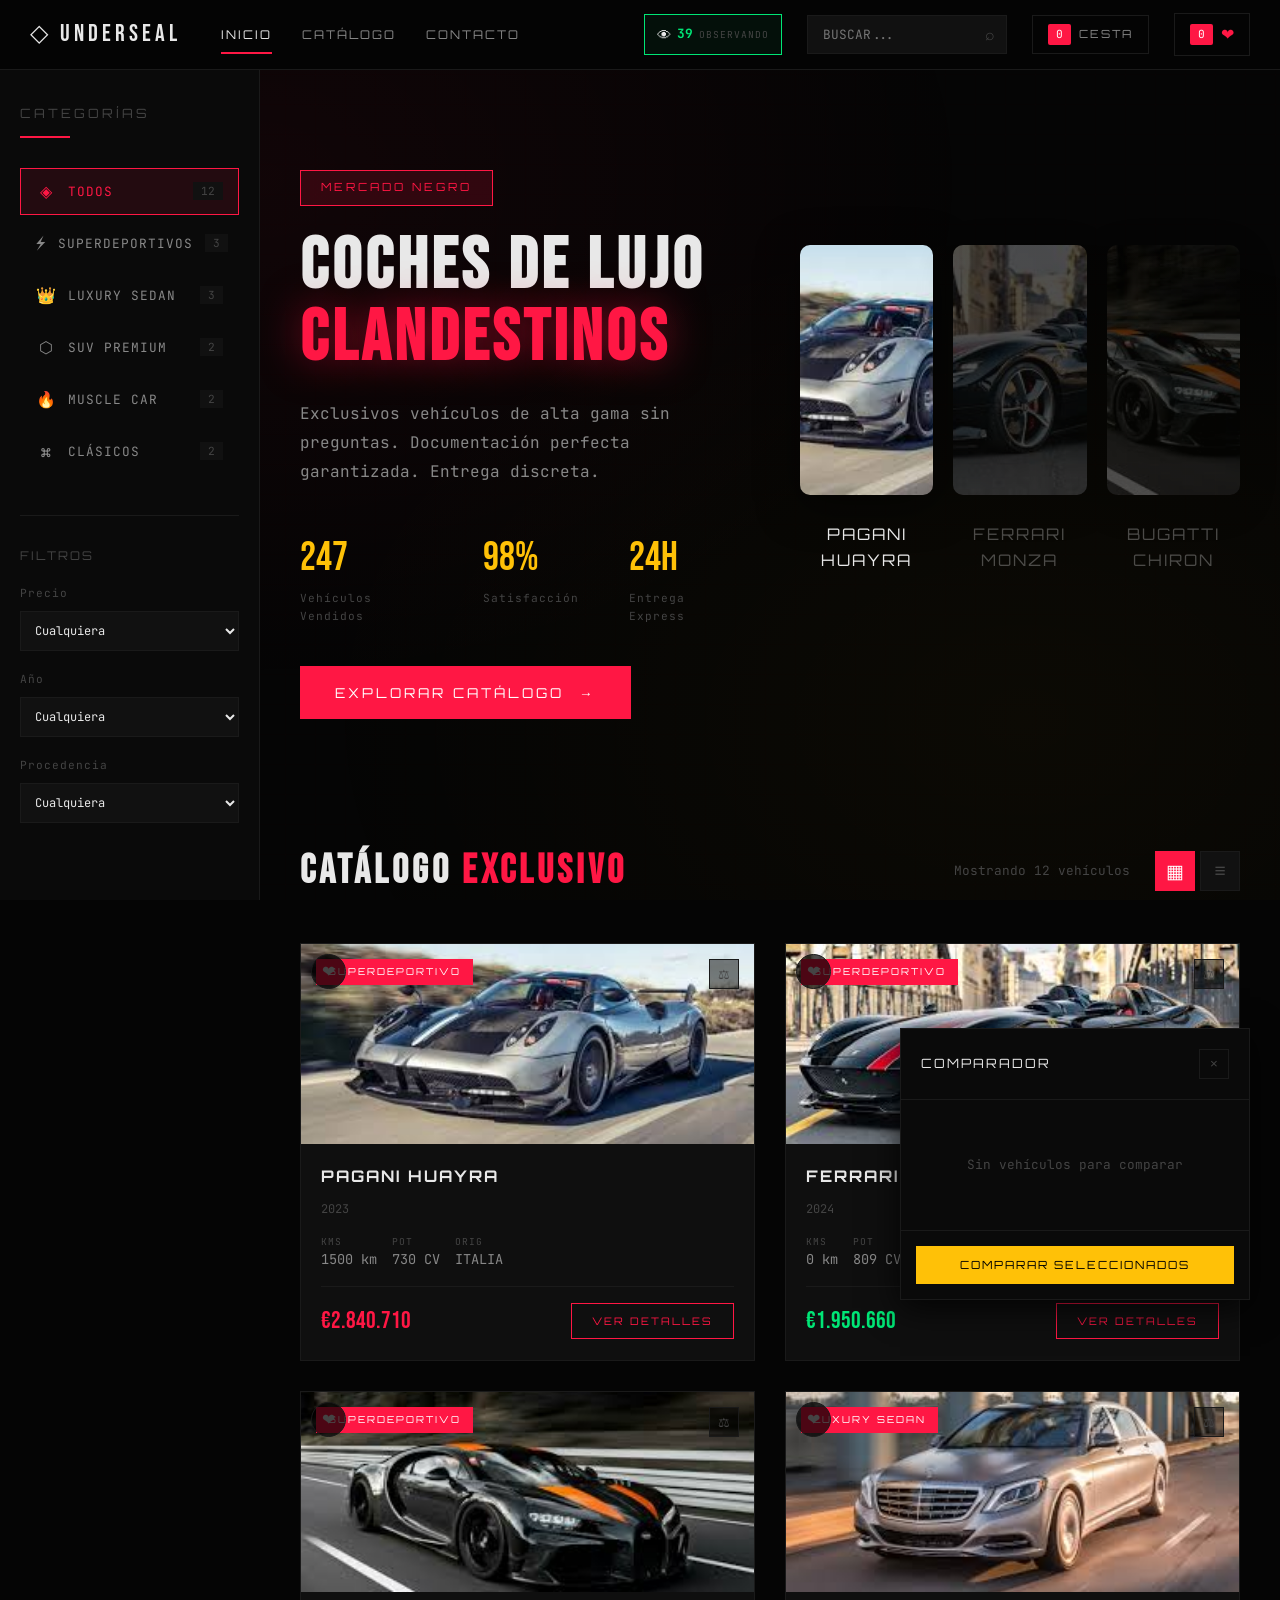
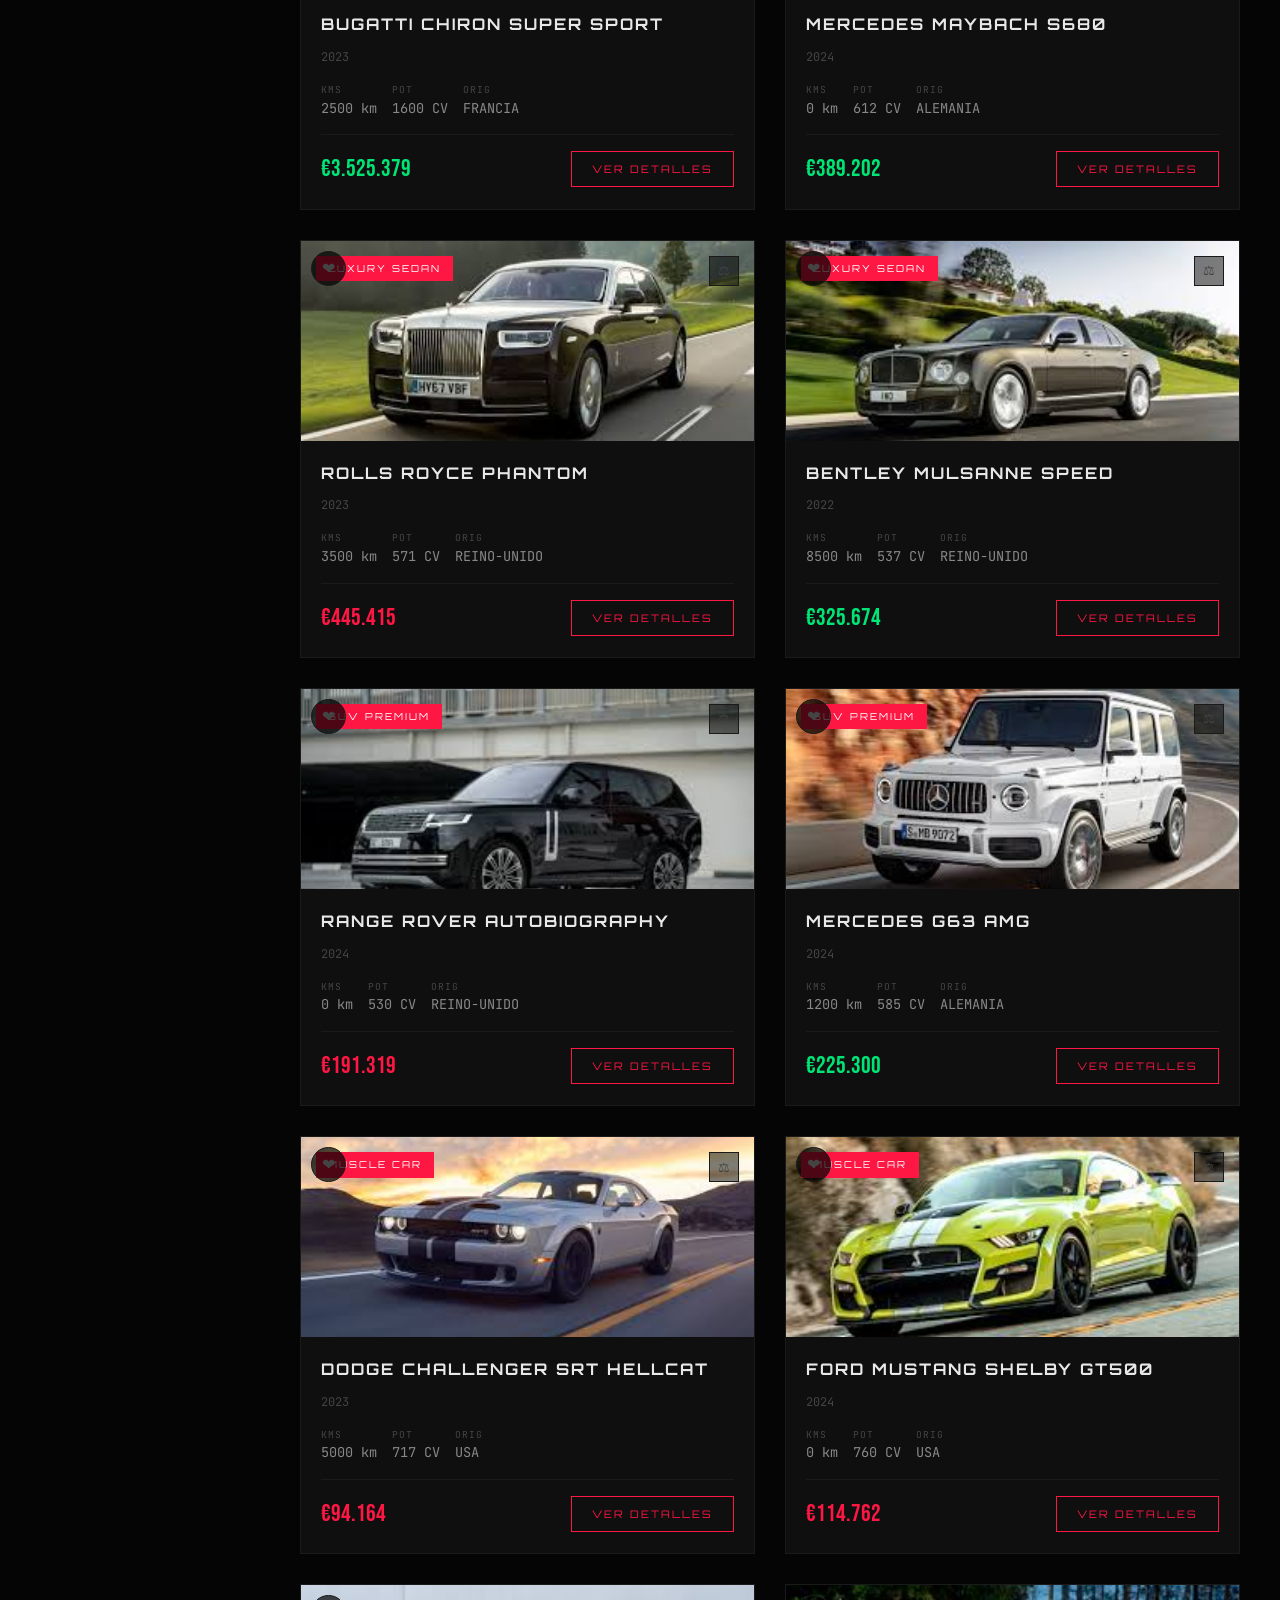
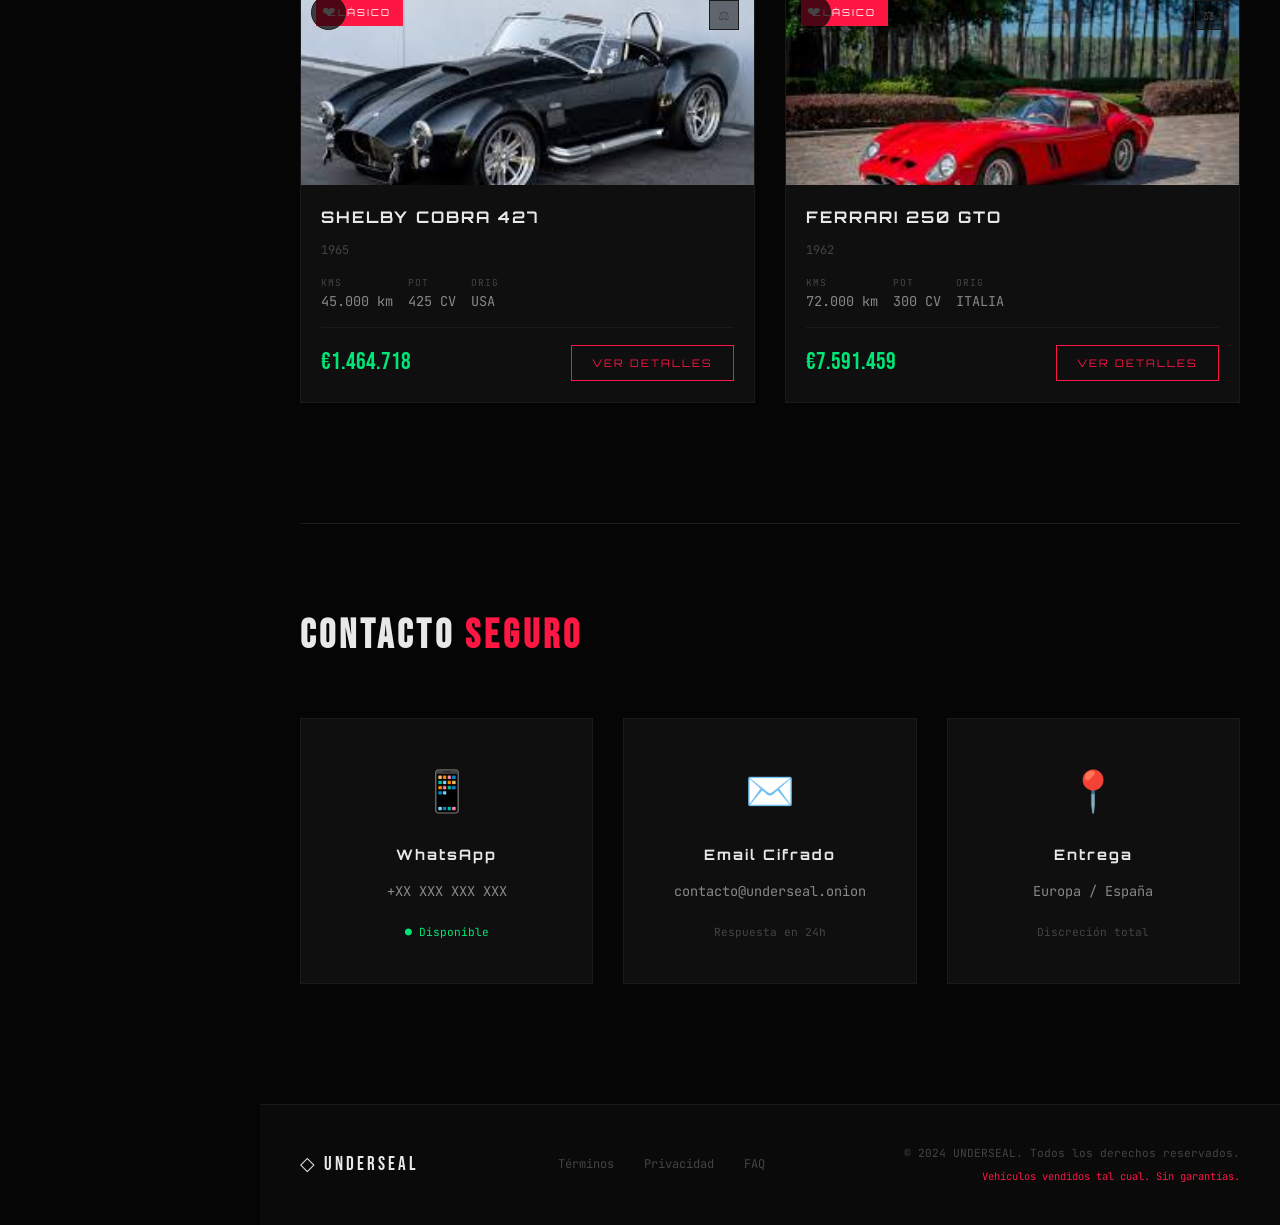
==== commit 5328030c: "peru" ====
--- a/Mercado de coches/index.html
+++ b/Mercado de coches/index.html
@@ -14,37 +14,6 @@
     <div class="matrix-bg"></div>
     <div class="grid-overlay"></div>
     
-    <!-- Overlay de Acceso -->
-    <div class="access-overlay" id="accessOverlay">
-        <div class="access-container">
-            <div class="access-header">
-                <div class="logo-icon">◇</div>
-                <h1>UNDERSEAL</h1>
-                <p class="access-subtitle">MERCADO NEGRO</p>
-            </div>
-            <div class="access-warning">
-                <span class="warning-icon">⚠</span>
-                <p>ACCESO RESTRINGIDO A CLIENTES VERIFICADOS</p>
-                <p class="small">¿tiene código de acceso?</p>
-            </div>
-            <form class="access-form" id="accessForm">
-                <input type="password" id="accessCode" placeholder="••••••••" autocomplete="off">
-                <button type="submit" class="access-btn">
-                    <span>ACCEDER</span>
-                    <div class="btn-glow"></div>
-                </button>
-            </form>
-            <div class="access-info">
-                <p>Código disponible bajo solicitud en <span class="gold">@underseal_vip</span></p>
-            </div>
-            <div class="enter-anyway">
-                <button class="bypass-btn" onclick="bypassAccess()">
-                    <span class="blink">»</span> ENTRAR COMO INVITADO <span class="blink">«</span>
-                </button>
-            </div>
-        </div>
-    </div>
-
     <!-- Header Principal -->
     <header class="market-header">
         <div class="header-left">
@@ -56,6 +25,11 @@
             </nav>
         </div>
         <div class="header-right">
+            <div class="visitor-counter">
+                <span class="visitor-icon">👁</span>
+                <span class="visitor-count" id="visitorCount">--</span>
+                <span class="visitor-label">OBSERVANDO</span>
+            </div>
             <div class="search-box">
                 <input type="text" placeholder="BUSCAR..." id="searchInput">
                 <span class="search-icon">⌕</span>
@@ -63,6 +37,10 @@
             <div class="cart-icon" onclick="toggleCart()">
                 <span class="cart-count">0</span>
                 <span class="cart-label">CESTA</span>
+            </div>
+            <div class="favorites-icon" onclick="toggleFavorites()">
+                <span class="favorites-count" id="favoritesCount">0</span>
+                <span class="favorites-label">❤</span>
             </div>
         </div>
     </header>
@@ -340,6 +318,19 @@
         </div>
     </div>
 
+    <!-- Panel de Favoritos -->
+    <div class="floating-favorites" id="floatingFavorites">
+        <div class="favorites-header">
+            <span class="favorites-title">❤ FAVORITOS</span>
+            <button class="favorites-close" onclick="toggleFavorites()">×</button>
+        </div>
+        <div class="favorites-items" id="favoritesList">
+            <div class="empty-favorites">
+                <span>Sin vehículos favoritos</span>
+            </div>
+        </div>
+    </div>
+
     <!-- Comparador Modal -->
     <div class="compare-modal" id="compareModal">
         <div class="compare-backdrop" onclick="closeCompare()"></div>
--- a/Mercado de coches/styles.css
+++ b/Mercado de coches/styles.css
@@ -79,203 +79,6 @@
 }
 
 /* ============================================
-   Overlay de Acceso
-   ============================================ */
-.access-overlay {
-    position: fixed;
-    top: 0;
-    left: 0;
-    width: 100%;
-    height: 100%;
-    background: rgba(0, 0, 0, 0.98);
-    display: flex;
-    justify-content: center;
-    align-items: center;
-    z-index: 9999;
-    backdrop-filter: blur(10px);
-}
-
-.access-overlay.hidden {
-    display: none;
-}
-
-.access-container {
-    background: var(--bg-secondary);
-    border: 1px solid var(--accent-red);
-    padding: 50px;
-    text-align: center;
-    max-width: 450px;
-    width: 90%;
-    box-shadow: 
-        0 0 60px rgba(255, 23, 68, 0.2),
-        inset 0 0 60px rgba(255, 23, 68, 0.05);
-    animation: borderPulse 3s ease-in-out infinite;
-}
-
-@keyframes borderPulse {
-    0%, 100% { box-shadow: 0 0 40px rgba(255, 23, 68, 0.15), inset 0 0 40px rgba(255, 23, 68, 0.03); }
-    50% { box-shadow: 0 0 80px rgba(255, 23, 68, 0.3), inset 0 0 80px rgba(255, 23, 68, 0.08); }
-}
-
-.access-header {
-    margin-bottom: 30px;
-}
-
-.logo-icon {
-    font-size: 3rem;
-    color: var(--accent-red);
-    margin-bottom: 10px;
-    animation: logoPulse 2s ease-in-out infinite;
-}
-
-@keyframes logoPulse {
-    0%, 100% { opacity: 1; transform: scale(1); }
-    50% { opacity: 0.7; transform: scale(0.95); }
-}
-
-.access-header h1 {
-    font-family: var(--font-display);
-    font-size: 2.5rem;
-    letter-spacing: 8px;
-    color: var(--text-primary);
-    margin-bottom: 5px;
-}
-
-.access-subtitle {
-    font-family: var(--font-heading);
-    font-size: 0.9rem;
-    letter-spacing: 6px;
-    color: var(--accent-red);
-}
-
-.access-warning {
-    background: rgba(255, 23, 68, 0.1);
-    border: 1px solid var(--accent-red-dim);
-    padding: 15px;
-    margin-bottom: 25px;
-}
-
-.warning-icon {
-    color: var(--accent-gold);
-    font-size: 1.2rem;
-    display: block;
-    margin-bottom: 8px;
-}
-
-.access-warning p {
-    font-size: 0.8rem;
-    letter-spacing: 2px;
-    color: var(--text-secondary);
-}
-
-.access-warning .small {
-    font-size: 0.7rem;
-    color: var(--text-muted);
-    margin-top: 5px;
-}
-
-.access-form {
-    margin-bottom: 20px;
-}
-
-.access-form input {
-    width: 100%;
-    padding: 15px;
-    background: var(--bg-tertiary);
-    border: 1px solid var(--border-color);
-    color: var(--text-primary);
-    font-family: var(--font-mono);
-    font-size: 1.2rem;
-    text-align: center;
-    letter-spacing: 8px;
-    margin-bottom: 15px;
-    transition: var(--transition);
-}
-
-.access-form input:focus {
-    outline: none;
-    border-color: var(--accent-red);
-    box-shadow: 0 0 20px rgba(255, 23, 68, 0.2);
-}
-
-.access-btn {
-    width: 100%;
-    padding: 15px;
-    background: var(--accent-red);
-    border: none;
-    color: white;
-    font-family: var(--font-heading);
-    font-size: 1rem;
-    letter-spacing: 3px;
-    cursor: pointer;
-    position: relative;
-    overflow: hidden;
-    transition: var(--transition);
-}
-
-.access-btn:hover {
-    background: var(--accent-red-dim);
-    box-shadow: 0 0 30px rgba(255, 23, 68, 0.4);
-}
-
-.btn-glow {
-    position: absolute;
-    top: -50%;
-    left: -50%;
-    width: 200%;
-    height: 200%;
-    background: linear-gradient(45deg, transparent, rgba(255,255,255,0.1), transparent);
-    transform: rotate(45deg);
-    animation: btnShine 3s ease-in-out infinite;
-}
-
-@keyframes btnShine {
-    0% { left: -50%; }
-    100% { left: 150%; }
-}
-
-.access-info {
-    font-size: 0.7rem;
-    color: var(--text-muted);
-    margin-bottom: 20px;
-}
-
-.access-info .gold {
-    color: var(--accent-gold);
-}
-
-.enter-anyway {
-    border-top: 1px solid var(--border-color);
-    padding-top: 20px;
-}
-
-.bypass-btn {
-    background: transparent;
-    border: 1px solid var(--border-color);
-    color: var(--text-muted);
-    padding: 10px 20px;
-    font-family: var(--font-mono);
-    font-size: 0.75rem;
-    letter-spacing: 2px;
-    cursor: pointer;
-    transition: var(--transition);
-}
-
-.bypass-btn:hover {
-    border-color: var(--accent-red);
-    color: var(--accent-red);
-}
-
-.blink {
-    animation: blink 1s ease-in-out infinite;
-}
-
-@keyframes blink {
-    0%, 100% { opacity: 1; }
-    50% { opacity: 0; }
-}
-
-/* ============================================
    Header Principal
    ============================================ */
 .market-header {
@@ -412,6 +215,248 @@
     font-size: 0.7rem;
     letter-spacing: 2px;
     color: var(--text-secondary);
+}
+
+/* Contador de Visitantes */
+.visitor-counter {
+    display: flex;
+    align-items: center;
+    gap: 6px;
+    padding: 8px 12px;
+    border: 1px solid var(--accent-green);
+    background: rgba(0, 230, 118, 0.05);
+}
+
+.visitor-icon {
+    font-size: 0.9rem;
+    animation: pulse 2s ease-in-out infinite;
+}
+
+@keyframes pulse {
+    0%, 100% { opacity: 1; }
+    50% { opacity: 0.5; }
+}
+
+.visitor-count {
+    color: var(--accent-green);
+    font-size: 0.8rem;
+    font-weight: 700;
+}
+
+.visitor-label {
+    font-size: 0.6rem;
+    color: var(--text-muted);
+    letter-spacing: 1px;
+}
+
+/* Icono de Favoritos */
+.favorites-icon {
+    display: flex;
+    align-items: center;
+    gap: 8px;
+    cursor: pointer;
+    padding: 8px 15px;
+    border: 1px solid var(--border-color);
+    transition: var(--transition);
+}
+
+.favorites-icon:hover {
+    border-color: var(--accent-red);
+}
+
+.favorites-count {
+    background: var(--accent-red);
+    color: white;
+    font-size: 0.7rem;
+    padding: 2px 8px;
+    border-radius: 2px;
+}
+
+.favorites-label {
+    font-size: 1rem;
+    color: var(--accent-red);
+}
+
+/* Botón de Favorito en Tarjeta */
+.car-favorite {
+    position: absolute;
+    top: 10px;
+    left: 10px;
+    width: 35px;
+    height: 35px;
+    border-radius: 50%;
+    border: 1px solid var(--border-color);
+    background: rgba(0, 0, 0, 0.7);
+    color: var(--text-muted);
+    cursor: pointer;
+    display: flex;
+    align-items: center;
+    justify-content: center;
+    font-size: 1rem;
+    transition: var(--transition);
+    z-index: 5;
+}
+
+.car-favorite:hover {
+    border-color: var(--accent-red);
+    color: var(--accent-red);
+    transform: scale(1.1);
+}
+
+.car-favorite.active {
+    background: var(--accent-red);
+    border-color: var(--accent-red);
+    color: white;
+    animation: heartbeat 0.5s ease-in-out;
+}
+
+@keyframes heartbeat {
+    0%, 100% { transform: scale(1); }
+    50% { transform: scale(1.2); }
+}
+
+/* Panel de Favoritos Flotante */
+.floating-favorites {
+    position: fixed;
+    right: -350px;
+    top: 70px;
+    width: 320px;
+    height: calc(100vh - 70px);
+    background: var(--bg-secondary);
+    border-left: 1px solid var(--border-color);
+    z-index: 100;
+    transition: right 0.4s ease;
+    display: flex;
+    flex-direction: column;
+}
+
+.floating-favorites.active {
+    right: 0;
+}
+
+.favorites-header {
+    display: flex;
+    justify-content: space-between;
+    align-items: center;
+    padding: 20px;
+    border-bottom: 1px solid var(--border-color);
+}
+
+.favorites-title {
+    font-family: var(--font-heading);
+    font-size: 0.9rem;
+    letter-spacing: 2px;
+    color: var(--accent-red);
+}
+
+.favorites-close {
+    background: none;
+    border: none;
+    color: var(--text-muted);
+    font-size: 1.5rem;
+    cursor: pointer;
+    transition: var(--transition);
+}
+
+.favorites-close:hover {
+    color: var(--accent-red);
+}
+
+.favorites-items {
+    flex: 1;
+    overflow-y: auto;
+    padding: 15px;
+}
+
+.empty-favorites {
+    text-align: center;
+    padding: 40px 20px;
+    color: var(--text-muted);
+}
+
+.favorite-item {
+    display: flex;
+    align-items: center;
+    gap: 12px;
+    padding: 12px;
+    margin-bottom: 10px;
+    background: var(--bg-tertiary);
+    border: 1px solid var(--border-color);
+    cursor: pointer;
+    transition: var(--transition);
+}
+
+.favorite-item:hover {
+    border-color: var(--accent-red);
+}
+
+.favorite-item-img {
+    width: 60px;
+    height: 45px;
+    object-fit: cover;
+    border-radius: 3px;
+}
+
+.favorite-item-icon {
+    font-size: 2rem;
+}
+
+.favorite-item-info {
+    flex: 1;
+}
+
+.favorite-item-name {
+    font-size: 0.75rem;
+    font-weight: 500;
+    margin-bottom: 4px;
+}
+
+.favorite-item-price {
+    font-size: 0.7rem;
+    color: var(--accent-gold);
+}
+
+.favorite-item-remove {
+    background: none;
+    border: none;
+    color: var(--text-muted);
+    font-size: 1.2rem;
+    cursor: pointer;
+    transition: var(--transition);
+}
+
+.favorite-item-remove:hover {
+    color: var(--accent-red);
+}
+
+/* Precios Dinámicos */
+.car-price.price-up {
+    color: var(--accent-green);
+    animation: priceFlashUp 0.5s ease;
+}
+
+.car-price.price-down {
+    color: var(--accent-red);
+    animation: priceFlashDown 0.5s ease;
+}
+
+@keyframes priceFlashUp {
+    0%, 100% { opacity: 1; }
+    50% { opacity: 0.5; text-shadow: 0 0 10px var(--accent-green); }
+}
+
+@keyframes priceFlashDown {
+    0%, 100% { opacity: 1; }
+    50% { opacity: 0.5; text-shadow: 0 0 10px var(--accent-red); }
+}
+
+.price-arrow {
+    font-size: 0.7rem;
+    margin-left: 5px;
+}
+
+.price-arrow:empty {
+    display: none;
 }
 
 /* ============================================
